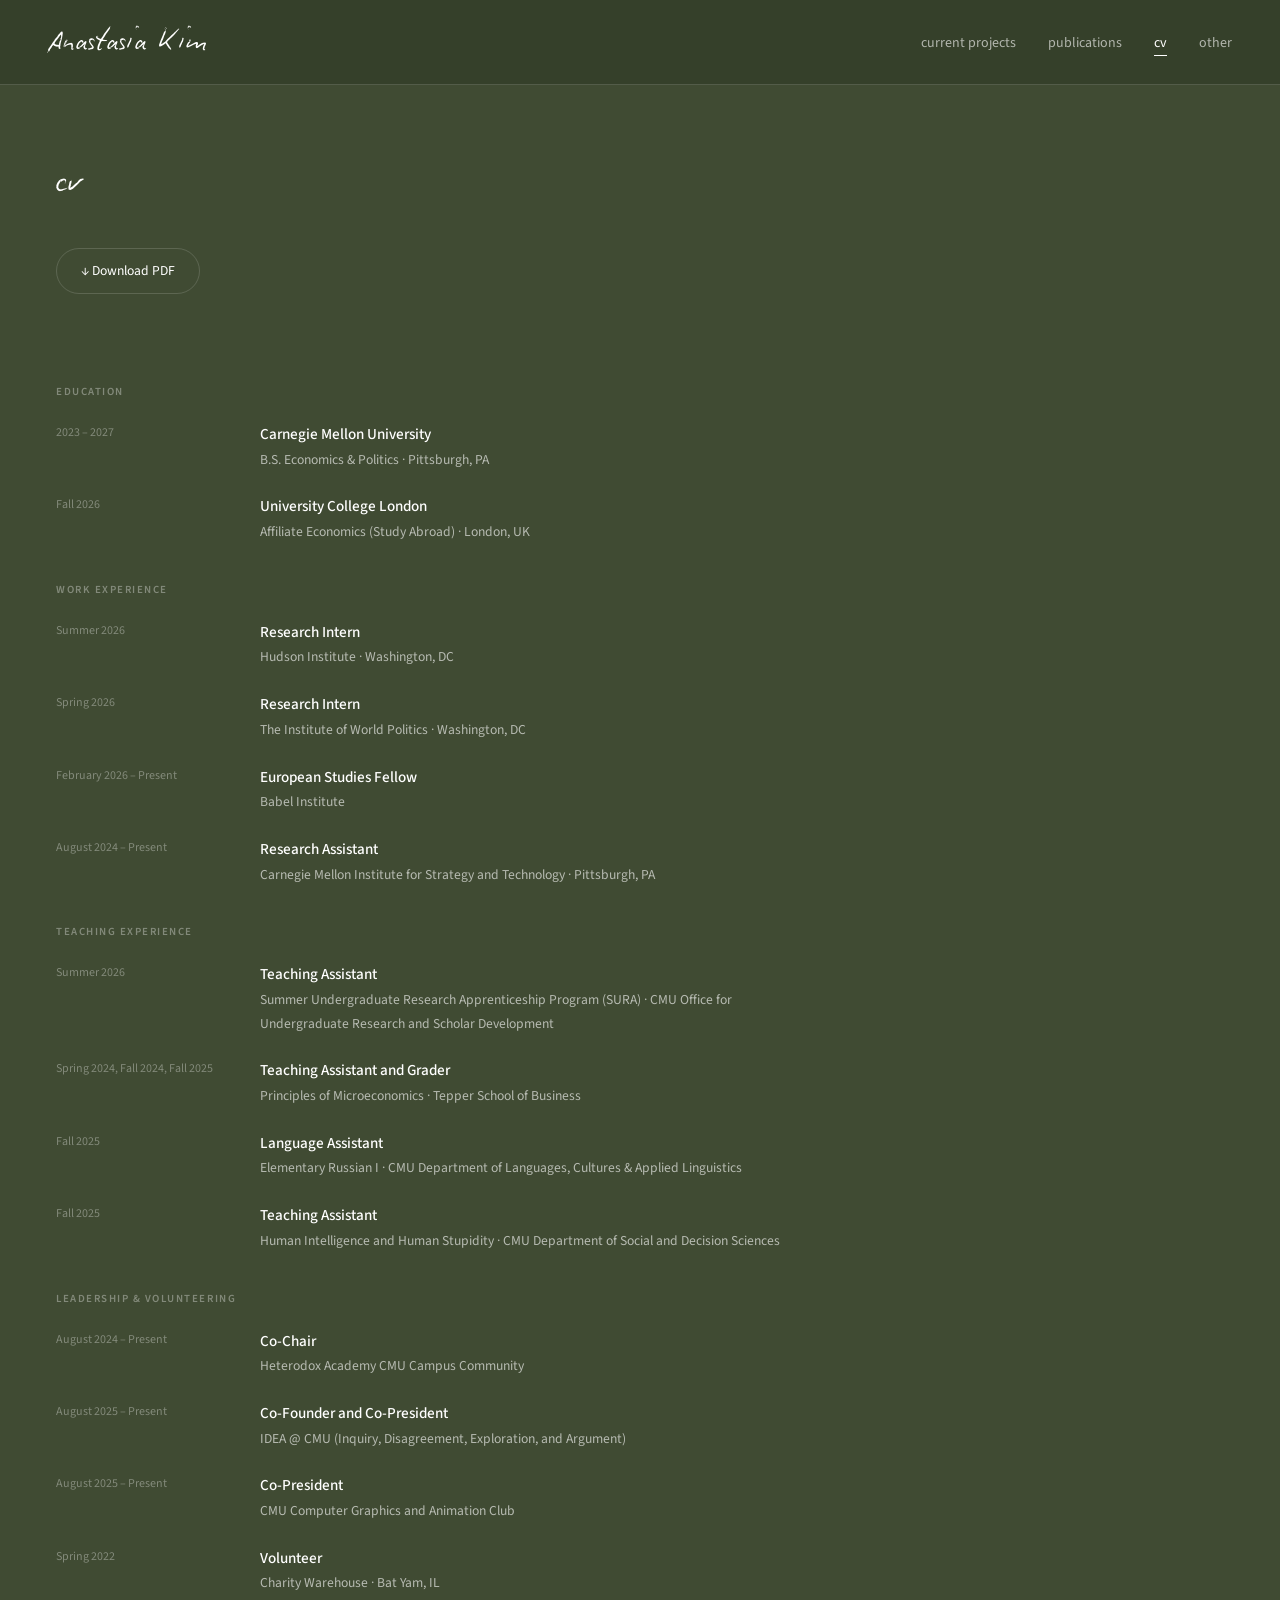
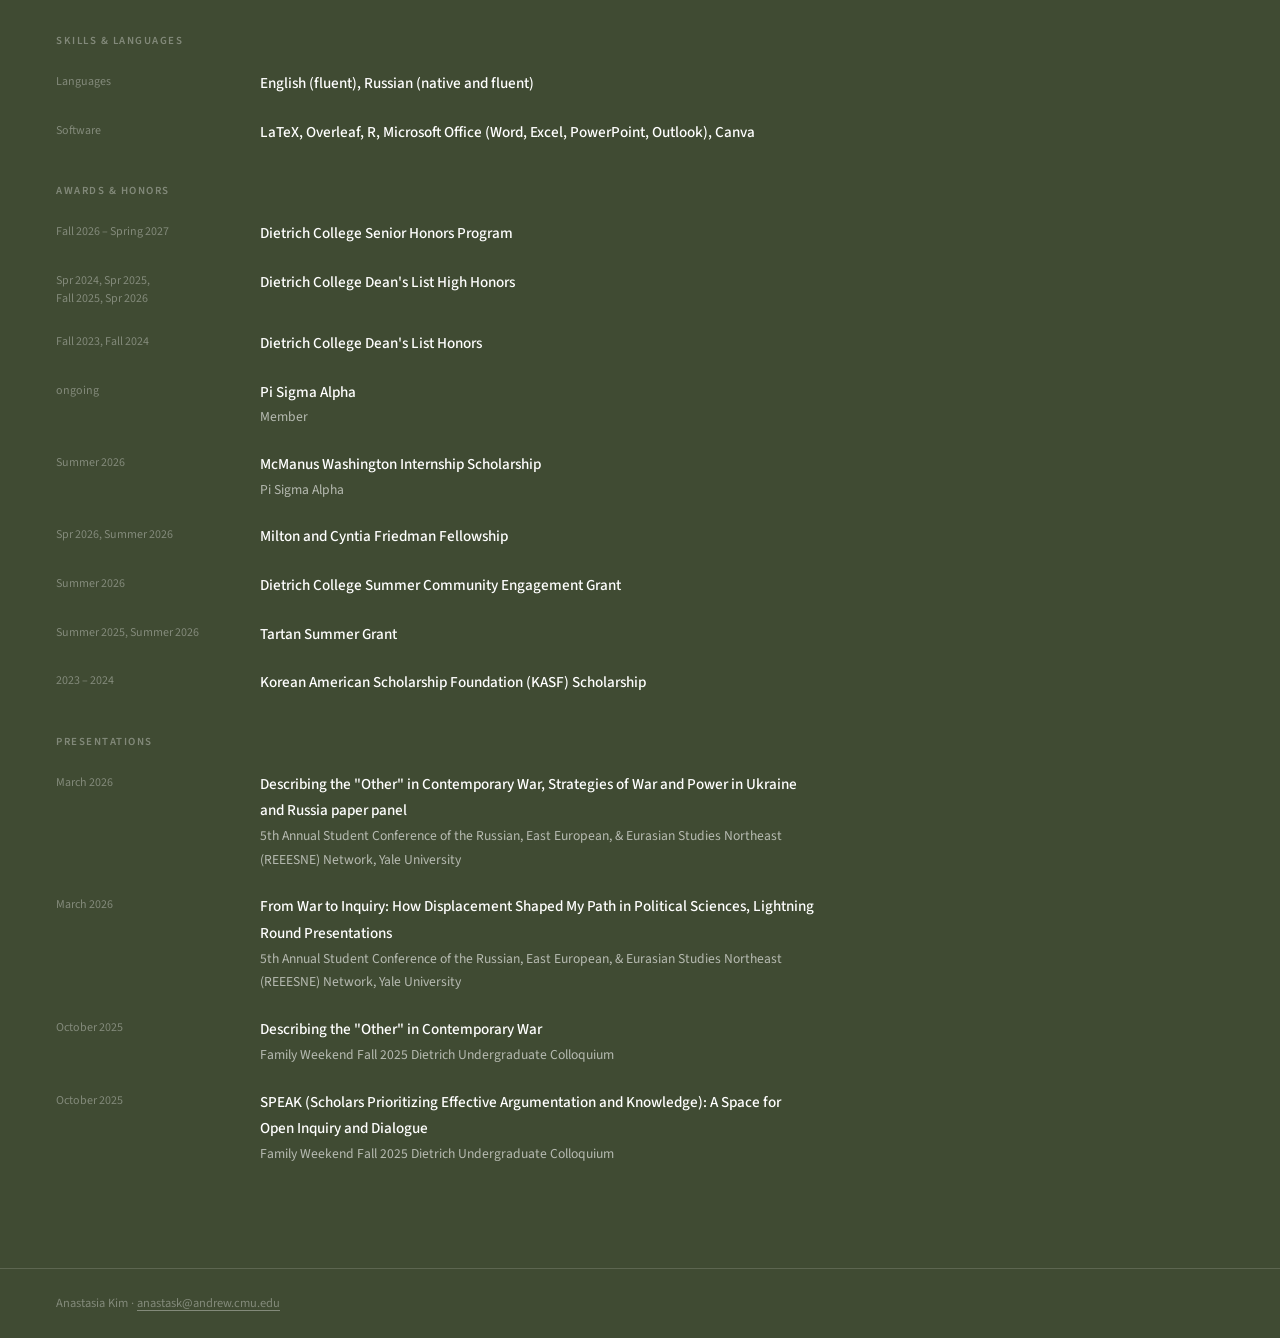
==== cv.html @ 6244e89a "Add files via upload" ====
<!DOCTYPE html>
<html lang="en">
<head>
  <meta charset="UTF-8" />
  <meta name="viewport" content="width=device-width, initial-scale=1.0" />
  <title>CV · Anastasia Kim</title>
  <link rel="stylesheet" href="style.css" />
  <link rel="icon" type="image/png" href="favicon.png" />
  <link rel="apple-touch-icon" href="favicon.png" />
  <link rel="preconnect" href="https://fonts.googleapis.com" />
  <link rel="preconnect" href="https://fonts.gstatic.com" crossorigin />
  <link href="https://fonts.googleapis.com/css2?family=Lora:ital,wght@0,400;0,500;1,400&family=Source+Sans+3:wght@300;400;500&display=swap" rel="stylesheet" />
</head>
<body>

  <nav class="nav">
    <a class="nav__name" href="index.html">Anastasia Kim</a>
    <button class="nav__toggle" id="navToggle" aria-label="Toggle menu">
      <span></span><span></span><span></span>
    </button>
    <ul class="nav__links" id="navLinks">
      <li><a href="projects.html">current projects</a></li>
      <li><a href="publications.html">publications</a></li>
      <li><a href="cv.html" class="nav__active">cv</a></li>
      <li><a href="other.html">other</a></li>
    </ul>
  </nav>

  <main class="page">
    <div class="section__inner">
      <h2 class="section__heading">cv</h2>
      <a href="#" class="cv-download">↓ Download PDF</a>

      <div class="cv-block">
        <h3>Education</h3>
        <div class="cv-item">
          <span class="cv-item__year">2023 – 2027</span>
          <div>
            <p class="cv-item__title">Carnegie Mellon University</p>
            <p class="cv-item__sub">B.S. Economics &amp; Politics · Pittsburgh, PA</p>
          </div>
        </div>
        <div class="cv-item">
          <span class="cv-item__year">Fall 2026</span>
          <div>
            <p class="cv-item__title">University College London</p>
            <p class="cv-item__sub">Affiliate Economics (Study Abroad) · London, UK</p>
          </div>
        </div>
      </div>

      <div class="cv-block">
        <h3>Work Experience</h3>
        <div class="cv-item">
          <span class="cv-item__year">Summer 2026</span>
          <div>
            <p class="cv-item__title">Research Intern</p>
            <p class="cv-item__sub">Hudson Institute · Washington, DC</p>
          </div>
        </div>
        <div class="cv-item">
          <span class="cv-item__year">Spring 2026</span>
          <div>
            <p class="cv-item__title">Research Intern</p>
            <p class="cv-item__sub">The Institute of World Politics · Washington, DC</p>
          </div>
        </div>
        <div class="cv-item">
          <span class="cv-item__year">February 2026 – Present</span>
          <div>
            <p class="cv-item__title">European Studies Fellow</p>
            <p class="cv-item__sub">Babel Institute</p>
          </div>
        </div>
        <div class="cv-item">
          <span class="cv-item__year">August 2024 – Present</span>
          <div>
            <p class="cv-item__title">Research Assistant</p>
            <p class="cv-item__sub">Carnegie Mellon Institute for Strategy and Technology · Pittsburgh, PA</p>
          </div>
        </div>
      </div>

      <div class="cv-block">
        <h3>Teaching Experience</h3>
        <div class="cv-item">
          <span class="cv-item__year">Summer 2026</span>
          <div>
            <p class="cv-item__title">Teaching Assistant</p>
            <p class="cv-item__sub">Summer Undergraduate Research Apprenticeship Program (SURA) · CMU Office for Undergraduate Research and Scholar Development</p>
          </div>
        </div>
        <div class="cv-item">
          <span class="cv-item__year">Spring 2024, Fall 2024, Fall 2025</span>
          <div>
            <p class="cv-item__title">Teaching Assistant and Grader</p>
            <p class="cv-item__sub">Principles of Microeconomics · Tepper School of Business</p>
          </div>
        </div>
        <div class="cv-item">
          <span class="cv-item__year">Fall 2025</span>
          <div>
            <p class="cv-item__title">Language Assistant</p>
            <p class="cv-item__sub">Elementary Russian I · CMU Department of Languages, Cultures &amp; Applied Linguistics</p>
          </div>
        </div>
        <div class="cv-item">
          <span class="cv-item__year">Fall 2025</span>
          <div>
            <p class="cv-item__title">Teaching Assistant</p>
            <p class="cv-item__sub">Human Intelligence and Human Stupidity · CMU Department of Social and Decision Sciences</p>
          </div>
        </div>
      </div>

      <div class="cv-block">
        <h3>Leadership &amp; Volunteering</h3>
        <div class="cv-item">
          <span class="cv-item__year">August 2024 – Present</span>
          <div>
            <p class="cv-item__title">Co-Chair</p>
            <p class="cv-item__sub">Heterodox Academy CMU Campus Community</p>
          </div>
        </div>
        <div class="cv-item">
          <span class="cv-item__year">August 2025 – Present</span>
          <div>
            <p class="cv-item__title">Co-Founder and Co-President</p>
            <p class="cv-item__sub">IDEA @ CMU (Inquiry, Disagreement, Exploration, and Argument)</p>
          </div>
        </div>
        <div class="cv-item">
          <span class="cv-item__year">August 2025 – Present</span>
          <div>
            <p class="cv-item__title">Co-President</p>
            <p class="cv-item__sub">CMU Computer Graphics and Animation Club</p>
          </div>
        </div>
        <div class="cv-item">
          <span class="cv-item__year">Spring 2022</span>
          <div>
            <p class="cv-item__title">Volunteer</p>
            <p class="cv-item__sub">Charity Warehouse · Bat Yam, IL</p>
          </div>
        </div>
      </div>

      <div class="cv-block">
        <h3>Skills &amp; Languages</h3>
        <div class="cv-item">
          <span class="cv-item__year">Languages</span>
          <div>
            <p class="cv-item__title">English (fluent), Russian (native and fluent)</p>
          </div>
        </div>
        <div class="cv-item">
          <span class="cv-item__year">Software</span>
          <div>
            <p class="cv-item__title">LaTeX, Overleaf, R, Microsoft Office (Word, Excel, PowerPoint, Outlook), Canva</p>
          </div>
        </div>
      </div>

      <div class="cv-block">
        <h3>Awards &amp; Honors</h3>
        <div class="cv-item">
          <span class="cv-item__year">Fall 2026 – Spring 2027</span>
          <div>
            <p class="cv-item__title">Dietrich College Senior Honors Program</p>
          </div>
        </div>
        <div class="cv-item">
          <span class="cv-item__year">Spr 2024, Spr 2025,<br/>Fall 2025, Spr 2026</span>
          <div>
            <p class="cv-item__title">Dietrich College Dean's List High Honors</p>
          </div>
        </div>
        <div class="cv-item">
          <span class="cv-item__year">Fall 2023, Fall 2024</span>
          <div>
            <p class="cv-item__title">Dietrich College Dean's List Honors</p>
          </div>
        </div>
        <div class="cv-item">
          <span class="cv-item__year">ongoing</span>
          <div>
            <p class="cv-item__title">Pi Sigma Alpha</p>
            <p class="cv-item__sub">Member</p>
          </div>
        </div>
        <div class="cv-item">
          <span class="cv-item__year">Summer 2026</span>
          <div>
            <p class="cv-item__title">McManus Washington Internship Scholarship</p>
            <p class="cv-item__sub">Pi Sigma Alpha</p>
          </div>
        </div>
        <div class="cv-item">
          <span class="cv-item__year">Spr 2026, Summer 2026</span>
          <div>
            <p class="cv-item__title">Milton and Cyntia Friedman Fellowship</p>
          </div>
        </div>
        <div class="cv-item">
          <span class="cv-item__year">Summer 2026</span>
          <div>
            <p class="cv-item__title">Dietrich College Summer Community Engagement Grant</p>
          </div>
        </div>
        <div class="cv-item">
          <span class="cv-item__year">Summer 2025, Summer 2026</span>
          <div>
            <p class="cv-item__title">Tartan Summer Grant</p>
          </div>
        </div>
        <div class="cv-item">
          <span class="cv-item__year">2023 – 2024</span>
          <div>
            <p class="cv-item__title">Korean American Scholarship Foundation (KASF) Scholarship</p>
          </div>
        </div>
      </div>

      <div class="cv-block">
        <h3>Presentations</h3>
        <div class="cv-item">
          <span class="cv-item__year">March 2026</span>
          <div>
            <p class="cv-item__title">Describing the "Other" in Contemporary War, Strategies of War and Power in Ukraine and Russia paper panel</p>
            <p class="cv-item__sub">5th Annual Student Conference of the Russian, East European, &amp; Eurasian Studies Northeast (REEESNE) Network, Yale University</p>
          </div>
        </div>
        <div class="cv-item">
          <span class="cv-item__year">March 2026</span>
          <div>
            <p class="cv-item__title">From War to Inquiry: How Displacement Shaped My Path in Political Sciences, Lightning Round Presentations</p>
            <p class="cv-item__sub">5th Annual Student Conference of the Russian, East European, &amp; Eurasian Studies Northeast (REEESNE) Network, Yale University</p>
          </div>
        </div>
        <div class="cv-item">
          <span class="cv-item__year">October 2025</span>
          <div>
            <p class="cv-item__title">Describing the "Other" in Contemporary War</p>
            <p class="cv-item__sub">Family Weekend Fall 2025 Dietrich Undergraduate Colloquium</p>
          </div>
        </div>
        <div class="cv-item">
          <span class="cv-item__year">October 2025</span>
          <div>
            <p class="cv-item__title">SPEAK (Scholars Prioritizing Effective Argumentation and Knowledge): A Space for Open Inquiry and Dialogue</p>
            <p class="cv-item__sub">Family Weekend Fall 2025 Dietrich Undergraduate Colloquium</p>
          </div>
        </div>
      </div>

    </div>
  </main>

  <footer class="footer">
    <p>Anastasia Kim · <a href="mailto:anastask@andrew.cmu.edu">anastask@andrew.cmu.edu</a></p>
  </footer>

  <script src="script.js"></script>
</body>
</html>
---- style.css ----
/* ============================================================
   FONT
   ============================================================ */
@font-face {
  font-family: 'BiroScript';
  src: url('Biro_Script_reduced.otf') format('opentype'),
       url('Biro_Script_reduced.ttf') format('truetype');
  font-weight: normal;
  font-style: normal;
}

/* ============================================================
   RESET & BASE
   ============================================================ */
*, *::before, *::after { box-sizing: border-box; margin: 0; padding: 0; }

:root {
  --bg:           #404B33;
  --bg-light:     #4a5a3a;
  --bg-dark:      #353f2a;
  --text:         #ffffff;
  --text-muted:   rgba(255,255,255,0.62);
  --text-faint:   rgba(255,255,255,0.35);
  --border:       rgba(255,255,255,0.15);
  --font-hand:    'BiroScript', cursive;
  --font-body:    'Source Sans 3', sans-serif;
  --font-serif:   'Lora', serif;
  --radius:       6px;
  --transition:   0.22s ease;
}

html { scroll-behavior: smooth; }

body {
  font-family: var(--font-body);
  background-color: var(--bg);
  color: var(--text);
  line-height: 1.75;
  overflow-x: hidden;
  min-height: 100vh;
}

a { color: var(--text); text-decoration: underline; text-underline-offset: 3px; }
a:hover { opacity: 0.75; }
ul { list-style: none; }
img { display: block; max-width: 100%; }

/* ============================================================
   NAV
   ============================================================ */
.nav {
  position: sticky;
  top: 0;
  z-index: 100;
  display: flex;
  align-items: center;
  padding: 14px 48px;
  background-color: rgba(53, 63, 42, 0.92);
  backdrop-filter: blur(10px);
  border-bottom: 1px solid var(--border);
}

.nav__name {
  font-family: var(--font-hand);
  font-size: 2rem;
  color: var(--text);
  text-decoration: none;
  white-space: nowrap;
  flex-shrink: 0;
  letter-spacing: 0.01em;
}
.nav__name:hover { opacity: 0.8; }

.nav__links {
  display: flex;
  gap: 32px;
  margin-left: auto;
}

.nav__links a {
  font-family: var(--font-body);
  font-size: 0.875rem;
  font-weight: 400;
  color: var(--text-muted);
  text-decoration: none;
  transition: color var(--transition);
  position: relative;
}
.nav__links a::after {
  content: '';
  position: absolute;
  bottom: -3px; left: 0;
  width: 0; height: 1px;
  background: var(--text);
  transition: width var(--transition);
}
.nav__links a:hover,
.nav__active { color: var(--text) !important; }
.nav__links a:hover::after,
.nav__active::after { width: 100% !important; }

.nav__toggle {
  display: none;
  flex-direction: column;
  gap: 5px;
  background: none;
  border: none;
  cursor: pointer;
  padding: 4px;
  margin-left: auto;
}
.nav__toggle span {
  display: block;
  width: 22px; height: 1.5px;
  background: var(--text);
  border-radius: 2px;
}

/* ============================================================
   HOME
   ============================================================ */
.home {
  display: grid;
  grid-template-columns: 260px 1fr;
  gap: 32px;
  padding: 64px 56px 80px;
  min-height: calc(100vh - 60px);
  align-items: start;
}

.home__left {
  display: flex;
  flex-direction: column;
  gap: 24px;
}

/* Post-it drawing */
.postit {
  background: #f7e96b;
  padding: 14px 14px 28px 14px;
  box-shadow: 3px 4px 12px rgba(0,0,0,0.35), 1px 1px 3px rgba(0,0,0,0.15);
  width: fit-content;
  transform: rotate(-1.5deg);
  transition: transform 0.2s ease;
}
.postit:hover { transform: rotate(0deg) scale(1.02); }

.postit__img {
  display: block;
  width: 200px;
  /* keep the white background of the sketch, mix-blend makes lines visible on yellow */
  mix-blend-mode: multiply;
}

/* Bio */
.bio__title {
  font-size: 0.95rem;
  color: var(--text);
  line-height: 1.5;
}
.bio__major {
  font-size: 0.85rem;
  color: var(--text-muted);
  margin-top: 2px;
}

/* Meta */
.meta { display: flex; flex-direction: column; gap: 10px; }
.meta__item {
  display: flex;
  align-items: center;
  gap: 8px;
  font-size: 0.875rem;
  color: var(--text-muted);
}
.meta__item a { color: var(--text-muted); }
.meta__item a:hover { color: var(--text); }
.meta__icon { width: 16px; height: 16px; flex-shrink: 0; }

/* Right */
.home__right {
  display: flex;
  flex-direction: column;
  gap: 40px;
}

.welcome__heading {
  font-family: var(--font-hand);
  font-size: clamp(2.4rem, 5vw, 3.5rem);
  font-weight: normal;
  line-height: 1.2;
  color: var(--text);
  margin-bottom: 20px;
}

.welcome__text {
  font-size: 1rem;
  color: var(--text-muted);
  margin-bottom: 14px;
  max-width: 520px;
}

/* Featured image */
.featured-image__placeholder {
  width: 100%;
  max-width: 520px;
  height: 260px;
  border-radius: var(--radius);
  border: 1px dashed var(--border);
  display: flex;
  align-items: center;
  justify-content: center;
}
.featured-image__placeholder span {
  font-size: 0.85rem;
  color: var(--text-faint);
}

/* ============================================================
   INNER PAGES
   ============================================================ */
.page {
  padding: 64px 56px 80px;
  min-height: calc(100vh - 60px);
}

.section__inner { max-width: 760px; }

.section__heading {
  font-family: var(--font-hand);
  font-size: 2.4rem;
  font-weight: normal;
  color: var(--text);
  margin-bottom: 32px;
  letter-spacing: 0.01em;
}

.section__sub {
  color: var(--text-muted);
  margin-bottom: 28px;
  font-size: 0.95rem;
}

/* ============================================================
   PROJECTS — plain text
   ============================================================ */
.project-item {
  margin-bottom: 40px;
  padding-bottom: 40px;
  border-bottom: 1px solid var(--border);
}
.project-item:last-child { border-bottom: none; }

.project-item__title {
  font-size: 1.1rem;
  font-weight: 500;
  color: var(--text);
  margin-bottom: 8px;
}

.project-item__body {
  font-size: 0.95rem;
  color: var(--text-muted);
  max-width: 600px;
}

.project-item__tag {
  display: inline-block;
  font-size: 0.68rem;
  font-weight: 600;
  letter-spacing: 0.1em;
  text-transform: uppercase;
  color: var(--text-faint);
  margin-top: 10px;
}

/* ============================================================
   PUBLICATIONS
   ============================================================ */
.pub-list { display: flex; flex-direction: column; gap: 28px; }
.pub-item { display: flex; gap: 24px; align-items: flex-start; }
.pub-item__year {
  font-size: 0.82rem;
  color: var(--text-faint);
  min-width: 44px;
  padding-top: 3px;
  font-weight: 500;
}
.pub-item__title {
  font-family: var(--font-serif);
  font-style: italic;
  font-size: 1rem;
  color: var(--text);
  margin-bottom: 4px;
}
.pub-item__details {
  font-size: 0.85rem;
  color: var(--text-muted);
}
.pub-item__details a { color: var(--text-muted); }

/* ============================================================
   CV
   ============================================================ */
.cv-download {
  display: inline-flex;
  align-items: center;
  gap: 8px;
  padding: 10px 24px;
  border-radius: 100px;
  border: 1px solid var(--border);
  font-family: var(--font-body);
  font-size: 0.85rem;
  color: var(--text);
  text-decoration: none;
  transition: background var(--transition), border-color var(--transition);
  margin-bottom: 52px;
}
.cv-download:hover {
  background: rgba(255,255,255,0.1);
  border-color: rgba(255,255,255,0.35);
  opacity: 1;
}

.cv-block { margin-top: 36px; }
.cv-block h3 {
  font-size: 0.68rem;
  text-transform: uppercase;
  letter-spacing: 0.14em;
  color: var(--text-faint);
  margin-bottom: 20px;
  font-weight: 600;
}
.cv-item {
  display: flex;
  gap: 24px;
  align-items: flex-start;
  margin-bottom: 22px;
}
.cv-item__year {
  font-size: 0.75rem;
  color: var(--text-faint);
  min-width: 180px;
  max-width: 180px;
  padding-top: 3px;
  line-height: 1.5;
  flex-shrink: 0;
}
.cv-item__title {
  font-size: 0.95rem;
  font-weight: 500;
  color: var(--text);
}
.cv-item__sub {
  font-size: 0.85rem;
  color: var(--text-muted);
}

/* ============================================================
   OTHER — section nav + flip cards + bakeries
   ============================================================ */
.other-nav {
  display: flex;
  gap: 24px;
  margin-bottom: 56px;
  border-bottom: 1px solid var(--border);
  padding-bottom: 16px;
}
.other-nav a {
  font-size: 0.82rem;
  font-weight: 500;
  letter-spacing: 0.06em;
  color: var(--text-muted);
  text-decoration: none;
  transition: color var(--transition);
}
.other-nav a:hover { color: var(--text); opacity: 1; }

.other-section { margin-bottom: 72px; }
.other-section__title {
  font-size: 0.68rem;
  font-weight: 600;
  text-transform: uppercase;
  letter-spacing: 0.14em;
  color: var(--text-faint);
  margin-bottom: 28px;
}

/* Flip cards */
.flip-grid {
  display: grid;
  grid-template-columns: repeat(2, 1fr);
  gap: 16px;
}

.flip-card {
  height: 280px;
  cursor: pointer;
  perspective: 1000px;
}

.flip-card__inner {
  position: relative;
  width: 100%;
  height: 100%;
  transition: transform 0.55s cubic-bezier(0.4,0,0.2,1);
  transform-style: preserve-3d;
}

.flip-card.flipped .flip-card__inner {
  transform: rotateY(180deg);
}

.flip-card__front,
.flip-card__back {
  position: absolute;
  inset: 0;
  border-radius: var(--radius);
  backface-visibility: hidden;
  overflow: hidden;
}

.flip-card__front {
  background: var(--bg-light);
  border: 1px solid var(--border);
}
.flip-card__front img {
  width: 100%;
  height: 100%;
  object-fit: cover;
  opacity: 0.85;
}
.flip-card__front-placeholder {
  width: 100%;
  height: 100%;
  display: flex;
  align-items: center;
  justify-content: center;
  font-size: 0.78rem;
  color: var(--text-faint);
}

.flip-card__back {
  background: var(--bg-dark);
  border: 1px solid var(--border);
  transform: rotateY(180deg);
  padding: 20px;
  display: flex;
  flex-direction: column;
  justify-content: center;
  gap: 10px;
}
.flip-card__back-title {
  font-size: 0.9rem;
  font-weight: 600;
  color: var(--text);
}
.flip-card__back-text {
  font-size: 0.8rem;
  color: var(--text-muted);
  line-height: 1.5;
}
.flip-card__back a {
  font-size: 0.78rem;
  color: var(--text-muted);
  margin-top: auto;
}

/* Bakeries list */
.bakery-list {
  display: flex;
  flex-direction: column;
  gap: 16px;
}
.bakery-item {
  display: flex;
  align-items: baseline;
  gap: 16px;
  padding-bottom: 16px;
  border-bottom: 1px solid var(--border);
}
.bakery-item:last-child { border-bottom: none; }
.bakery-item__name {
  font-size: 0.95rem;
  color: var(--text);
  font-weight: 500;
}
.bakery-item__city {
  font-size: 0.8rem;
  color: var(--text-faint);
}
.bakery-item__link {
  margin-left: auto;
  font-size: 0.78rem;
  color: var(--text-faint);
  text-decoration: none;
  white-space: nowrap;
}
.bakery-item__link:hover { color: var(--text); opacity: 1; }

/* ============================================================
   FOOTER
   ============================================================ */
.footer {
  padding: 24px 56px;
  border-top: 1px solid var(--border);
  font-size: 0.78rem;
  color: var(--text-faint);
}
.footer a { color: var(--text-faint); }
.footer a:hover { color: var(--text); opacity: 1; }

/* ============================================================
   RESPONSIVE
   ============================================================ */
@media (max-width: 760px) {
  .home {
    grid-template-columns: 1fr;
    padding: 40px 24px 60px;
    gap: 36px;
  }
  .page  { padding: 40px 24px 60px; }
  .nav   { padding: 12px 24px; }
  .footer { padding: 20px 24px; }

  .nav__links {
    display: none;
    flex-direction: column;
    position: absolute;
    top: 100%; left: 0; right: 0;
    background: var(--bg-dark);
    border-bottom: 1px solid var(--border);
    padding: 16px 24px;
    gap: 14px;
  }
  .nav__links.open { display: flex; }
  .nav__toggle { display: flex; }

  .flip-grid { grid-template-columns: repeat(2, 1fr); }
}
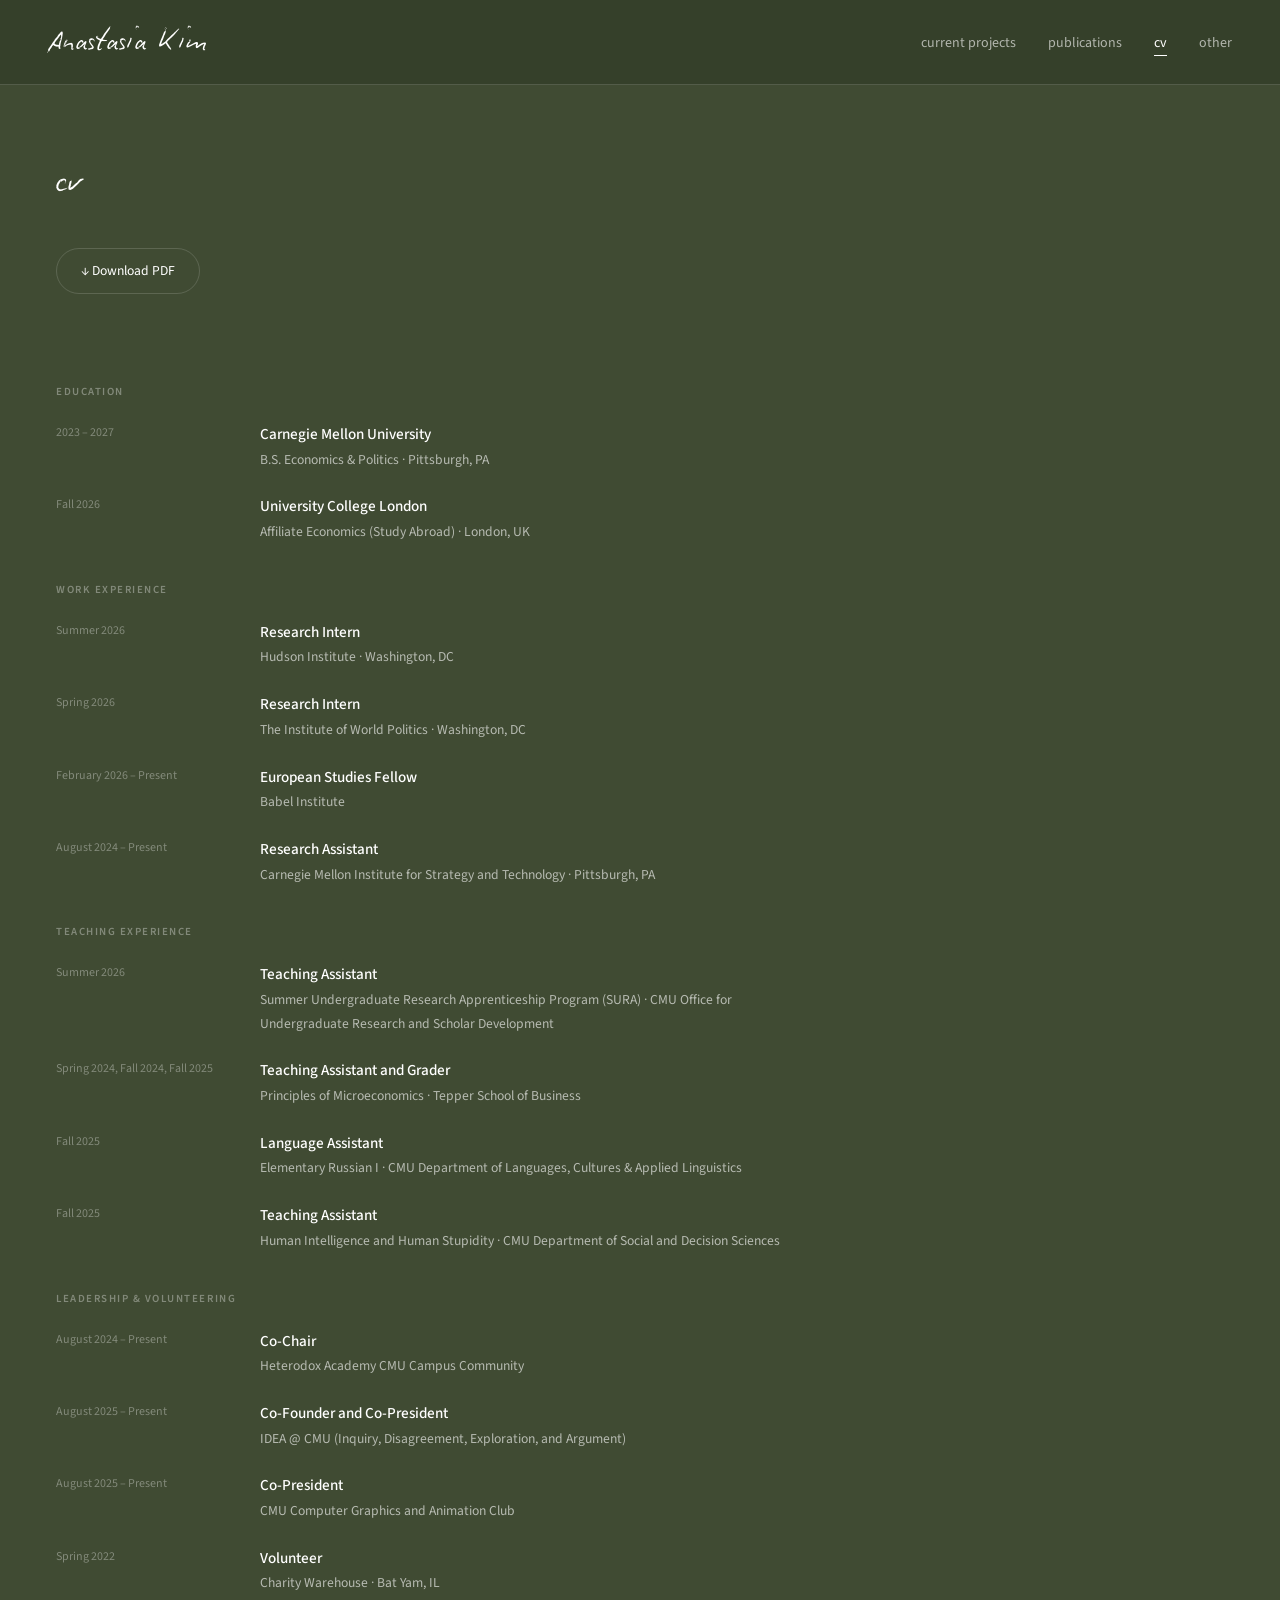
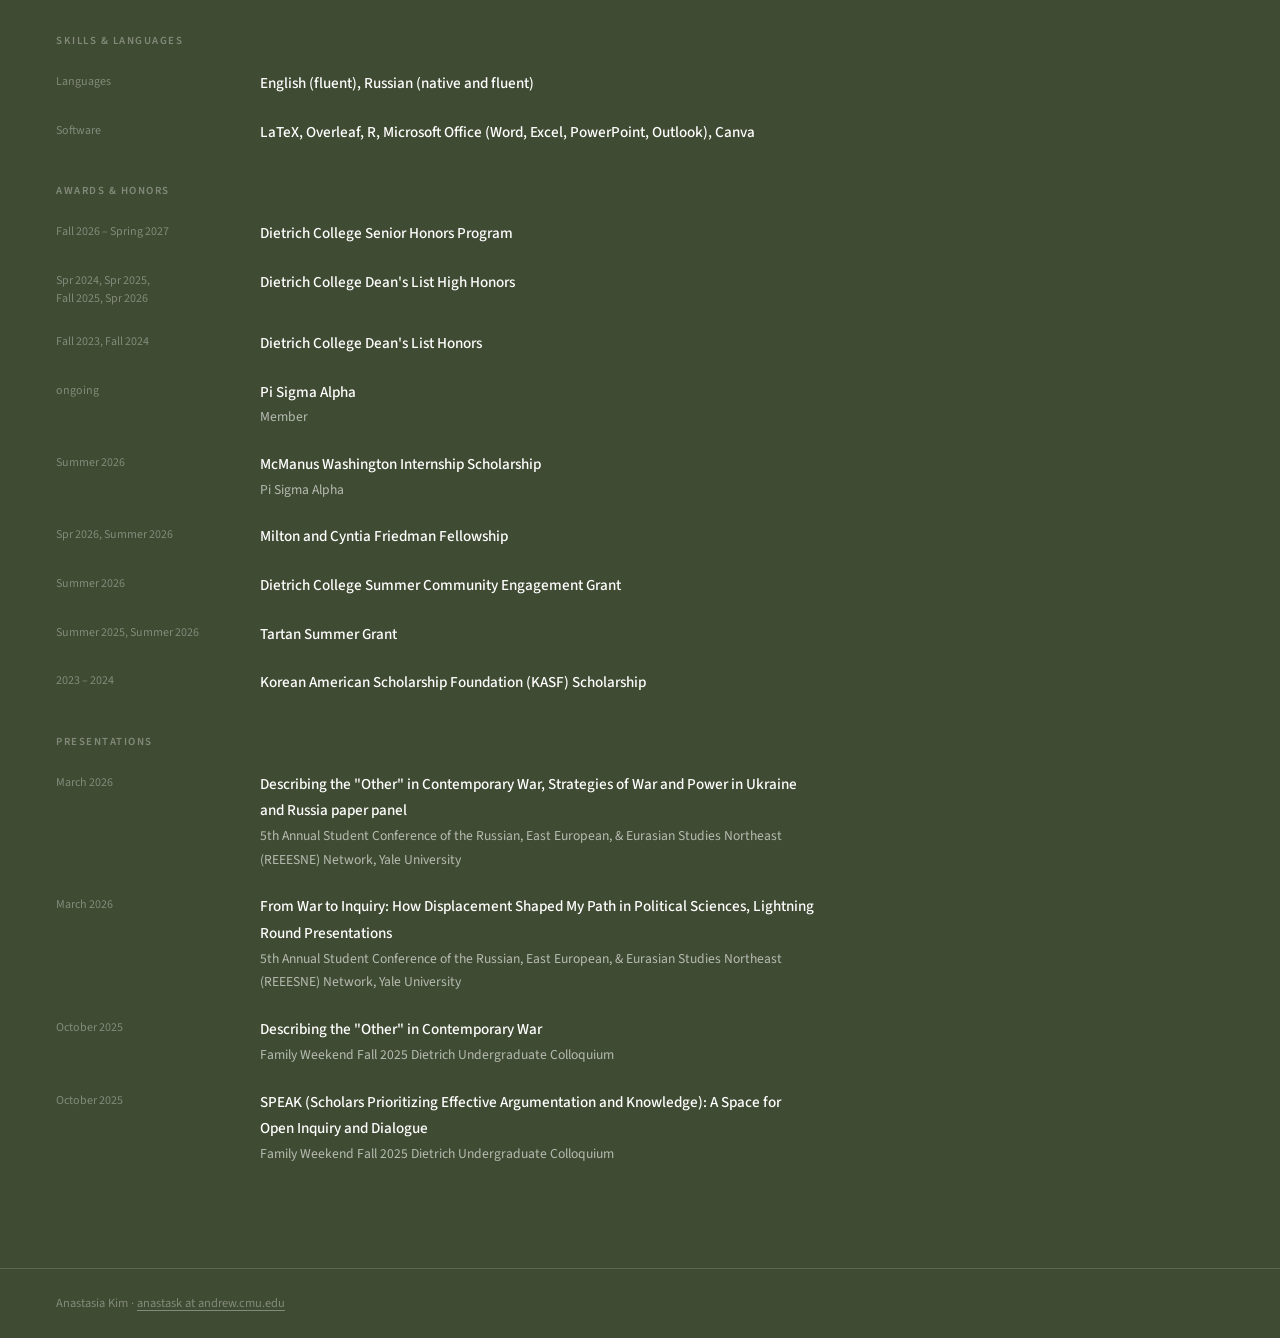
==== commit 1ad44234: "Add files via upload" ====
--- a/cv.html
+++ b/cv.html
@@ -12,7 +12,6 @@
   <link href="https://fonts.googleapis.com/css2?family=Lora:ital,wght@0,400;0,500;1,400&family=Source+Sans+3:wght@300;400;500&display=swap" rel="stylesheet" />
 </head>
 <body>
-
   <nav class="nav">
     <a class="nav__name" href="index.html">Anastasia Kim</a>
     <button class="nav__toggle" id="navToggle" aria-label="Toggle menu">
@@ -25,12 +24,10 @@
       <li><a href="other.html">other</a></li>
     </ul>
   </nav>
-
   <main class="page">
     <div class="section__inner">
       <h2 class="section__heading">cv</h2>
       <a href="#" class="cv-download">↓ Download PDF</a>
-
       <div class="cv-block">
         <h3>Education</h3>
         <div class="cv-item">
@@ -48,7 +45,6 @@
           </div>
         </div>
       </div>
-
       <div class="cv-block">
         <h3>Work Experience</h3>
         <div class="cv-item">
@@ -80,7 +76,6 @@
           </div>
         </div>
       </div>
-
       <div class="cv-block">
         <h3>Teaching Experience</h3>
         <div class="cv-item">
@@ -112,7 +107,6 @@
           </div>
         </div>
       </div>
-
       <div class="cv-block">
         <h3>Leadership &amp; Volunteering</h3>
         <div class="cv-item">
@@ -144,7 +138,6 @@
           </div>
         </div>
       </div>
-
       <div class="cv-block">
         <h3>Skills &amp; Languages</h3>
         <div class="cv-item">
@@ -160,7 +153,6 @@
           </div>
         </div>
       </div>
-
       <div class="cv-block">
         <h3>Awards &amp; Honors</h3>
         <div class="cv-item">
@@ -220,7 +212,6 @@
           </div>
         </div>
       </div>
-
       <div class="cv-block">
         <h3>Presentations</h3>
         <div class="cv-item">
@@ -252,14 +243,11 @@
           </div>
         </div>
       </div>
-
     </div>
   </main>
-
   <footer class="footer">
-    <p>Anastasia Kim · <a href="mailto:anastask@andrew.cmu.edu">anastask@andrew.cmu.edu</a></p>
+    <p>Anastasia Kim · <a href="mailto:anastask@andrew.cmu.edu">anastask at andrew.cmu.edu</a></p>
   </footer>
-
   <script src="script.js"></script>
 </body>
 </html>
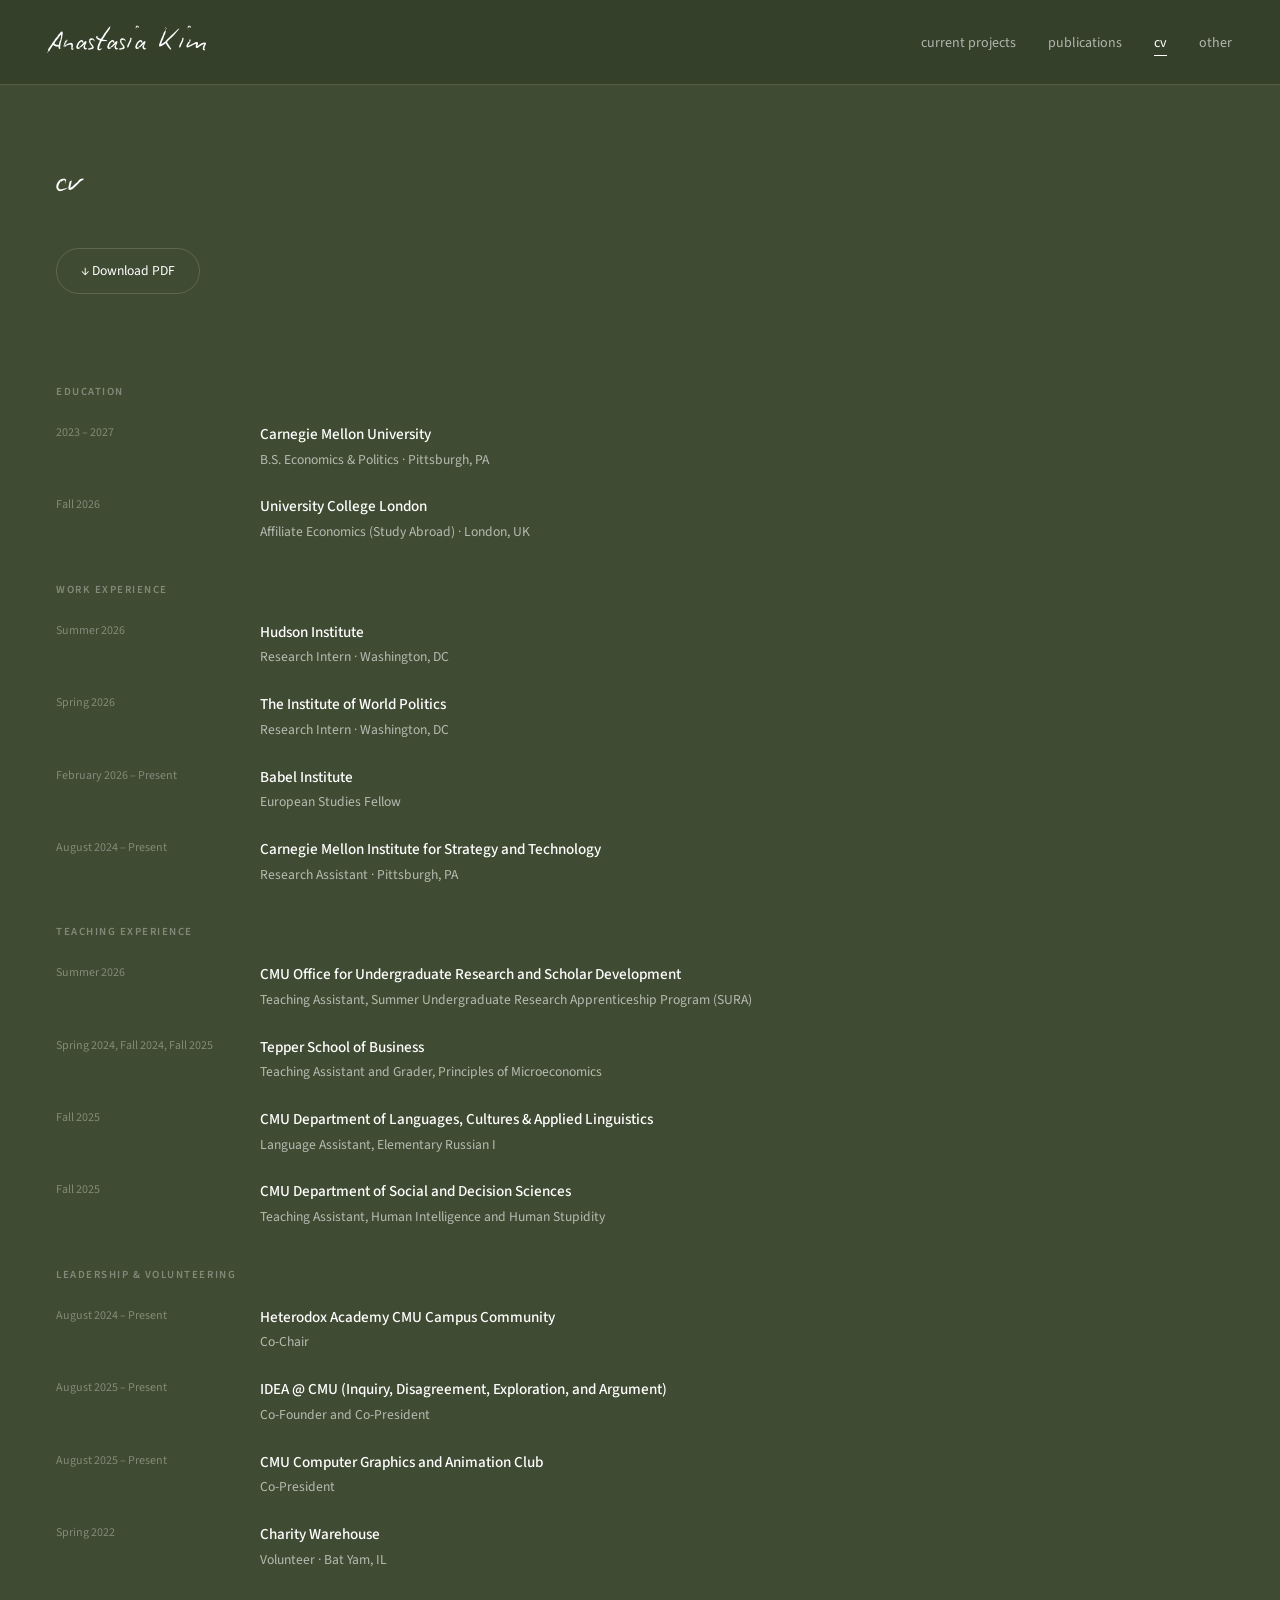
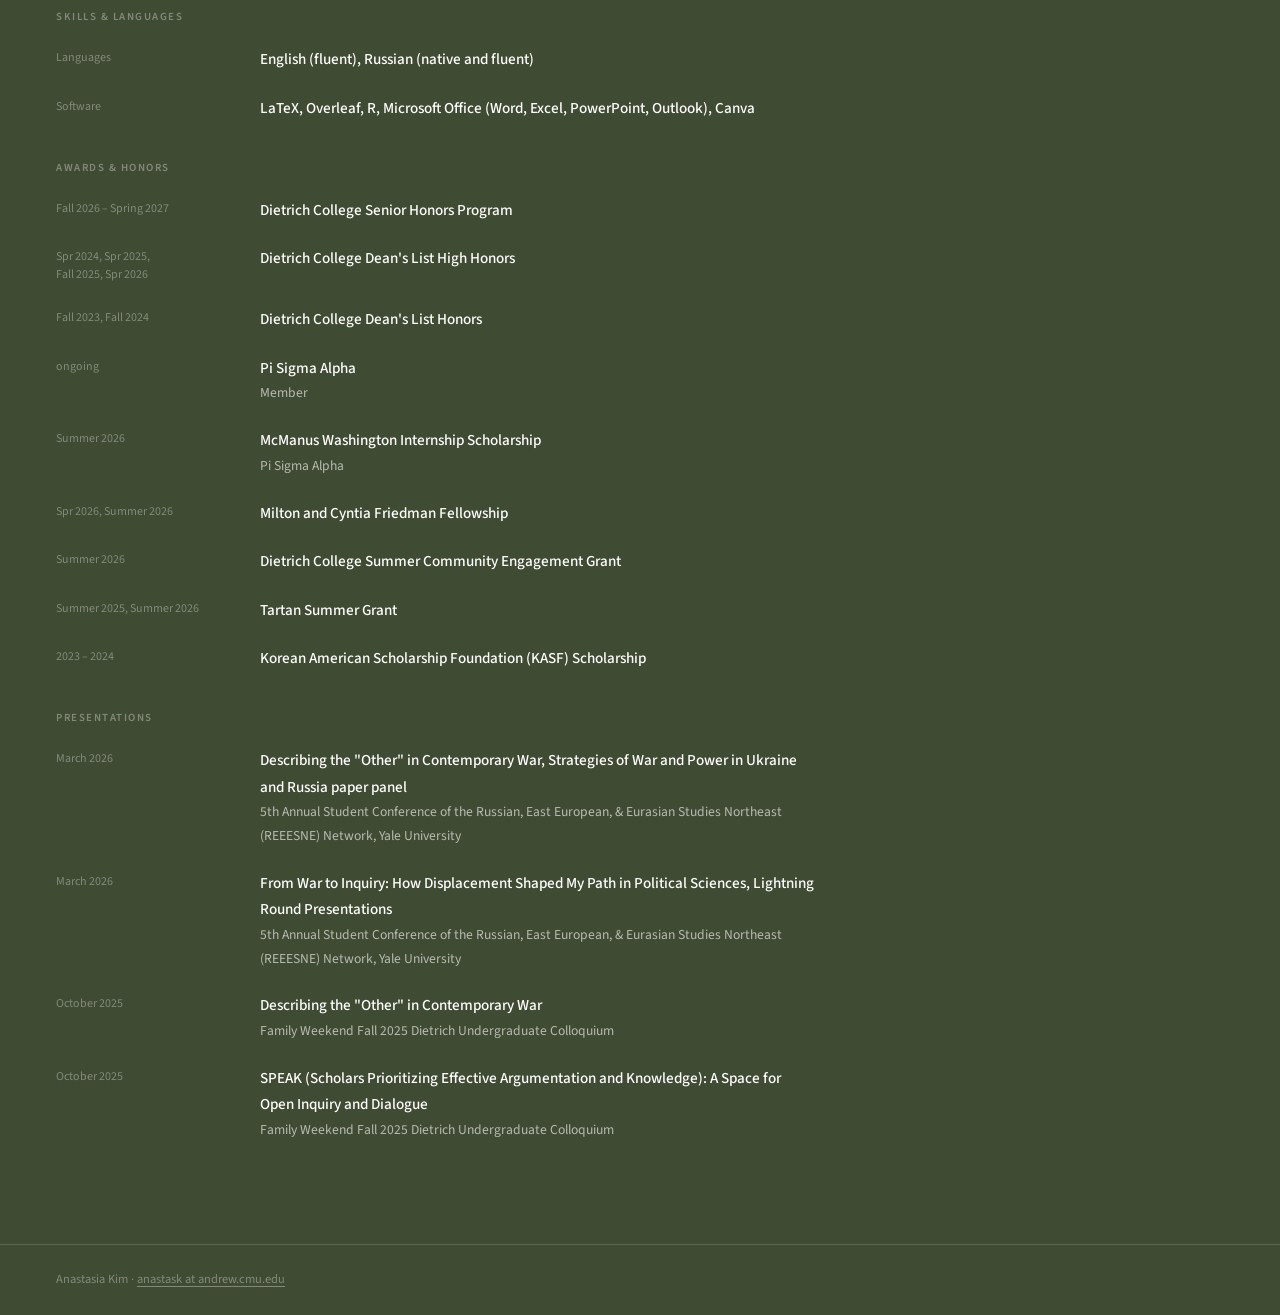
==== commit 89618e4f: "Update cv.html" ====
--- a/cv.html
+++ b/cv.html
@@ -50,29 +50,29 @@
         <div class="cv-item">
           <span class="cv-item__year">Summer 2026</span>
           <div>
-            <p class="cv-item__title">Research Intern</p>
-            <p class="cv-item__sub">Hudson Institute · Washington, DC</p>
+            <p class="cv-item__title">Hudson Institute</p>
+            <p class="cv-item__sub">Research Intern · Washington, DC</p>
           </div>
         </div>
         <div class="cv-item">
           <span class="cv-item__year">Spring 2026</span>
           <div>
-            <p class="cv-item__title">Research Intern</p>
-            <p class="cv-item__sub">The Institute of World Politics · Washington, DC</p>
+            <p class="cv-item__title">The Institute of World Politics</p>
+            <p class="cv-item__sub">Research Intern · Washington, DC</p>
           </div>
         </div>
         <div class="cv-item">
           <span class="cv-item__year">February 2026 – Present</span>
           <div>
-            <p class="cv-item__title">European Studies Fellow</p>
-            <p class="cv-item__sub">Babel Institute</p>
+            <p class="cv-item__title">Babel Institute</p>
+            <p class="cv-item__sub">European Studies Fellow</p>
           </div>
         </div>
         <div class="cv-item">
           <span class="cv-item__year">August 2024 – Present</span>
           <div>
-            <p class="cv-item__title">Research Assistant</p>
-            <p class="cv-item__sub">Carnegie Mellon Institute for Strategy and Technology · Pittsburgh, PA</p>
+            <p class="cv-item__title">Carnegie Mellon Institute for Strategy and Technology </p>
+            <p class="cv-item__sub">Research Assistant · Pittsburgh, PA </p>
           </div>
         </div>
       </div>
@@ -81,29 +81,29 @@
         <div class="cv-item">
           <span class="cv-item__year">Summer 2026</span>
           <div>
-            <p class="cv-item__title">Teaching Assistant</p>
-            <p class="cv-item__sub">Summer Undergraduate Research Apprenticeship Program (SURA) · CMU Office for Undergraduate Research and Scholar Development</p>
+            <p class="cv-item__title">CMU Office for Undergraduate Research and Scholar Development </p>
+            <p class="cv-item__sub">Teaching Assistant, Summer Undergraduate Research Apprenticeship Program (SURA) </p>
           </div>
         </div>
         <div class="cv-item">
           <span class="cv-item__year">Spring 2024, Fall 2024, Fall 2025</span>
           <div>
-            <p class="cv-item__title">Teaching Assistant and Grader</p>
-            <p class="cv-item__sub">Principles of Microeconomics · Tepper School of Business</p>
+            <p class="cv-item__title">Tepper School of Business </p>
+            <p class="cv-item__sub">Teaching Assistant and Grader, Principles of Microeconomics </p>
           </div>
         </div>
         <div class="cv-item">
           <span class="cv-item__year">Fall 2025</span>
           <div>
-            <p class="cv-item__title">Language Assistant</p>
-            <p class="cv-item__sub">Elementary Russian I · CMU Department of Languages, Cultures &amp; Applied Linguistics</p>
+            <p class="cv-item__title">CMU Department of Languages, Cultures &amp; Applied Linguistics </p>
+            <p class="cv-item__sub">Language Assistant, Elementary Russian I </p>
           </div>
         </div>
         <div class="cv-item">
           <span class="cv-item__year">Fall 2025</span>
           <div>
-            <p class="cv-item__title">Teaching Assistant</p>
-            <p class="cv-item__sub">Human Intelligence and Human Stupidity · CMU Department of Social and Decision Sciences</p>
+            <p class="cv-item__title">CMU Department of Social and Decision Sciences </p>
+            <p class="cv-item__sub">Teaching Assistant, Human Intelligence and Human Stupidity </p>
           </div>
         </div>
       </div>
@@ -112,29 +112,29 @@
         <div class="cv-item">
           <span class="cv-item__year">August 2024 – Present</span>
           <div>
-            <p class="cv-item__title">Co-Chair</p>
-            <p class="cv-item__sub">Heterodox Academy CMU Campus Community</p>
+            <p class="cv-item__title">Heterodox Academy CMU Campus Community </p>
+            <p class="cv-item__sub">Co-Chair </p>
           </div>
         </div>
         <div class="cv-item">
           <span class="cv-item__year">August 2025 – Present</span>
           <div>
-            <p class="cv-item__title">Co-Founder and Co-President</p>
-            <p class="cv-item__sub">IDEA @ CMU (Inquiry, Disagreement, Exploration, and Argument)</p>
+            <p class="cv-item__title">IDEA @ CMU (Inquiry, Disagreement, Exploration, and Argument) </p>
+            <p class="cv-item__sub">Co-Founder and Co-President </p>
           </div>
         </div>
         <div class="cv-item">
           <span class="cv-item__year">August 2025 – Present</span>
           <div>
-            <p class="cv-item__title">Co-President</p>
-            <p class="cv-item__sub">CMU Computer Graphics and Animation Club</p>
+            <p class="cv-item__title">CMU Computer Graphics and Animation Club </p>
+            <p class="cv-item__sub">Co-President </p>
           </div>
         </div>
         <div class="cv-item">
           <span class="cv-item__year">Spring 2022</span>
           <div>
-            <p class="cv-item__title">Volunteer</p>
-            <p class="cv-item__sub">Charity Warehouse · Bat Yam, IL</p>
+            <p class="cv-item__title">Charity Warehouse</p>
+            <p class="cv-item__sub">Volunteer · Bat Yam, IL</p>
           </div>
         </div>
       </div>
--- a/style.css
+++ b/style.css
@@ -181,8 +181,11 @@
 .home__right {
   display: flex;
   flex-direction: column;
+  align-items: center;
   gap: 40px;
-}
+  text-align: center;
+}
+
 
 .welcome__heading {
   font-family: var(--font-hand);
@@ -198,6 +201,8 @@
   color: var(--text-muted);
   margin-bottom: 14px;
   max-width: 520px;
+  margin-left: auto;
+  margin-right: auto;
 }
 
 /* Featured image */
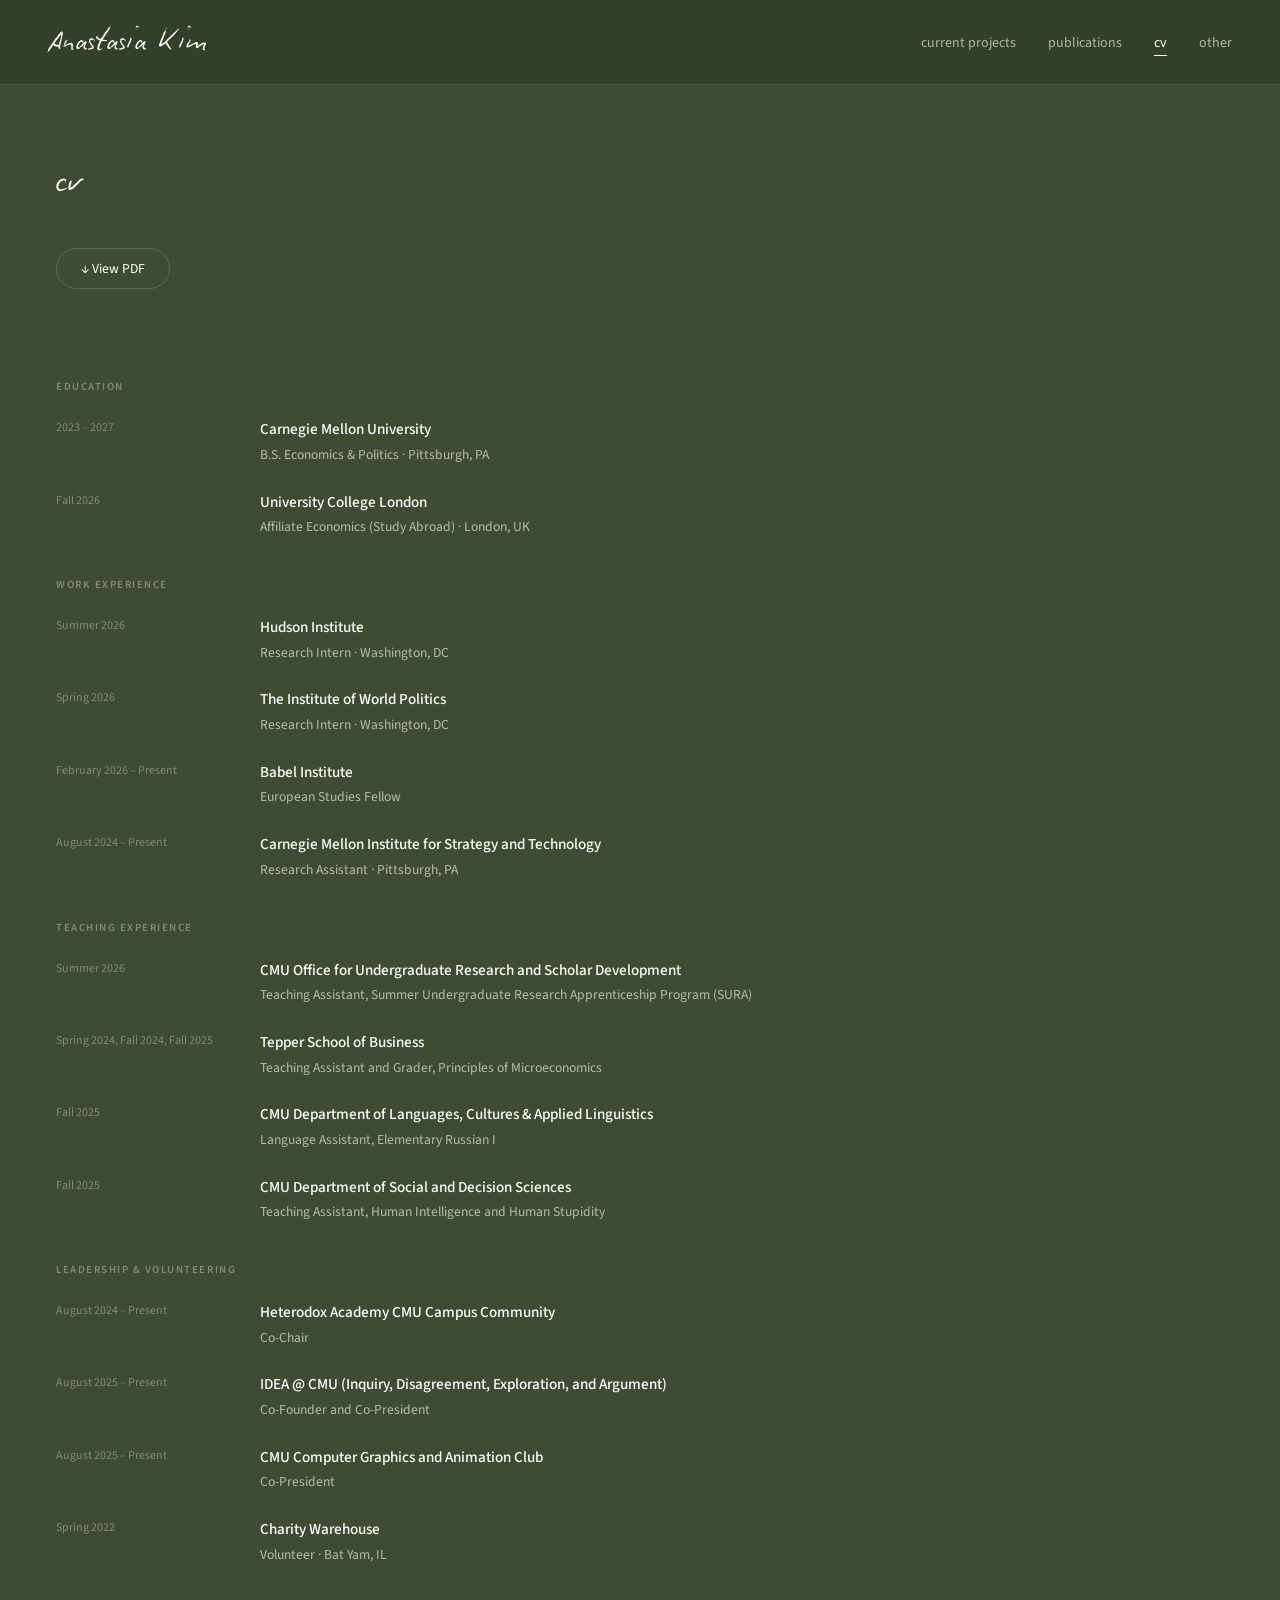
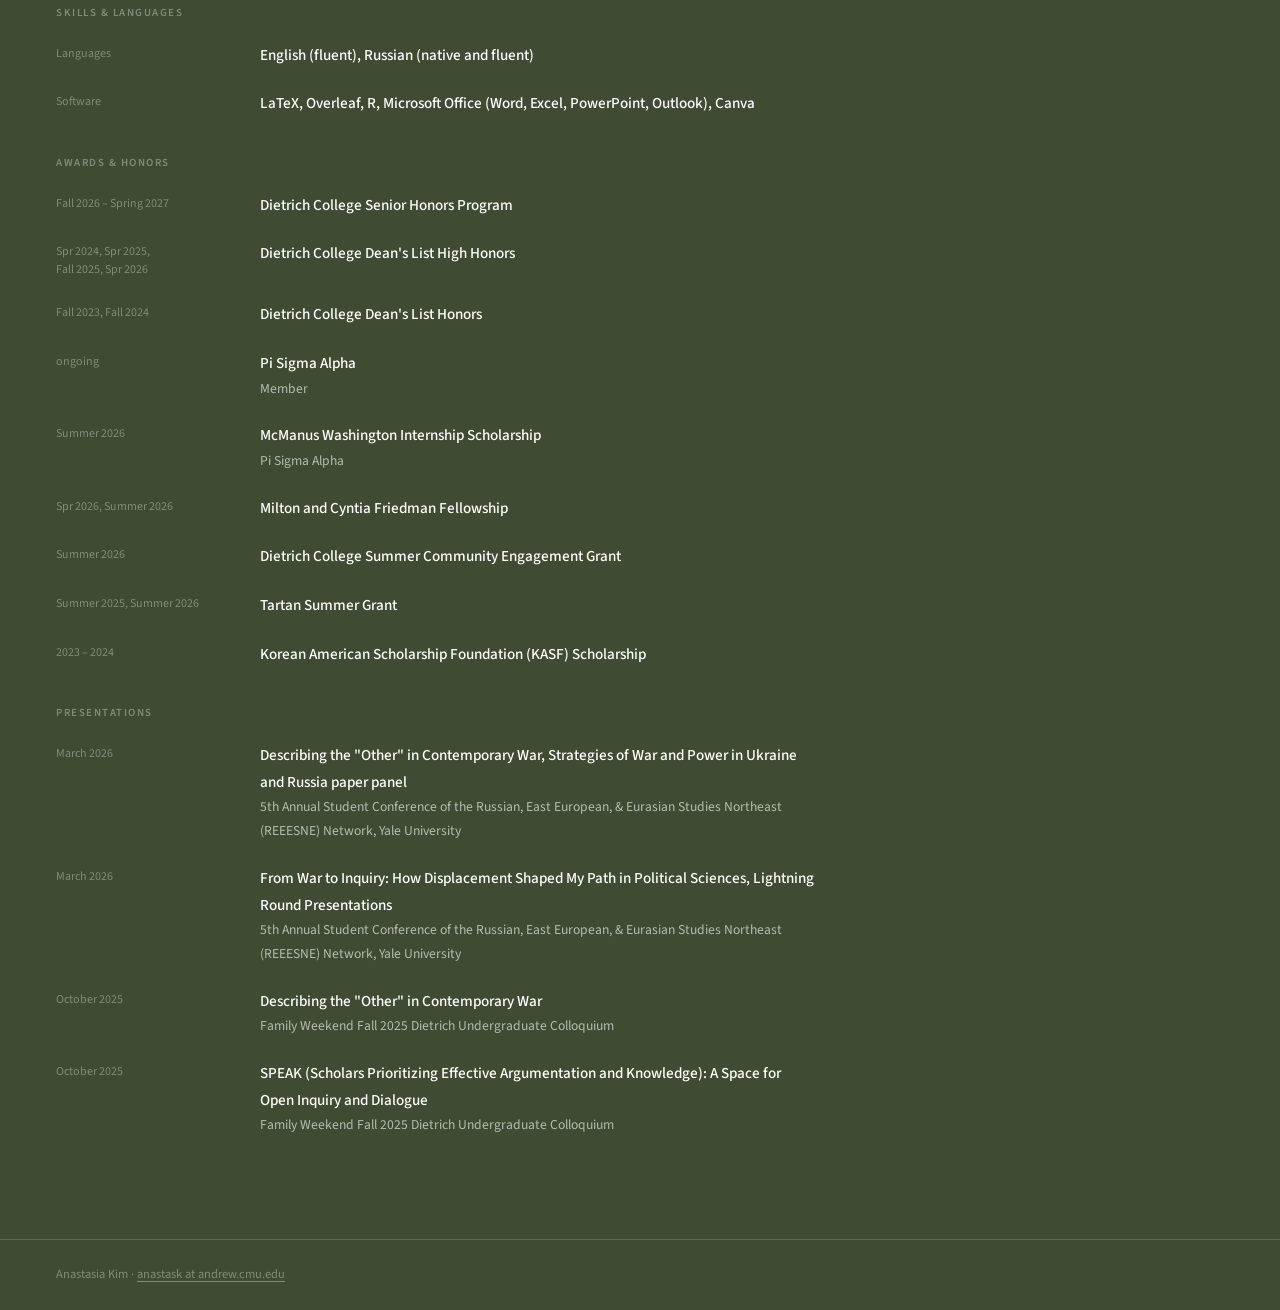
==== commit c1e2ec1f: "Add files via upload" ====
--- a/cv.html
+++ b/cv.html
@@ -25,9 +25,10 @@
     </ul>
   </nav>
   <main class="page">
-    <div class="section__inner">
+    <div class="cv-layout">
+      <div class="section__inner cv-layout__content">
       <h2 class="section__heading">cv</h2>
-      <a href="#" class="cv-download">↓ Download PDF</a>
+      <button type="button" class="cv-download" id="cvToggle" aria-expanded="false" aria-controls="cvPdfPanel">↓ View PDF</button>
       <div class="cv-block">
         <h3>Education</h3>
         <div class="cv-item">
@@ -243,6 +244,10 @@
           </div>
         </div>
       </div>
+      </div>
+      <aside class="cv-pdf-panel" id="cvPdfPanel" aria-label="CV PDF preview">
+        <iframe class="cv-pdf-panel__frame" src="cvanastasia.pdf" title="Anastasia Kim CV"></iframe>
+      </aside>
     </div>
   </main>
   <footer class="footer">
--- a/style.css
+++ b/style.css
@@ -120,18 +120,23 @@
    HOME
    ============================================================ */
 .home {
-  display: grid;
-  grid-template-columns: 260px 1fr;
-  gap: 32px;
-  padding: 64px 56px 80px;
+  display: flex;
+  flex-direction: column;
+  align-items: center;
+  justify-content: center;
+  gap: 48px;
+  padding: 64px 24px 80px;
   min-height: calc(100vh - 60px);
-  align-items: start;
+  max-width: 620px;
+  margin: 0 auto;
 }
 
 .home__left {
   display: flex;
   flex-direction: column;
+  align-items: center;
   gap: 24px;
+  text-align: center;
 }
 
 /* Post-it drawing */
@@ -165,10 +170,11 @@
 }
 
 /* Meta */
-.meta { display: flex; flex-direction: column; gap: 10px; }
+.meta { display: flex; flex-direction: column; align-items: center; gap: 10px; }
 .meta__item {
   display: flex;
   align-items: center;
+  justify-content: center;
   gap: 8px;
   font-size: 0.875rem;
   color: var(--text-muted);
@@ -183,8 +189,11 @@
   flex-direction: column;
   align-items: center;
   gap: 40px;
-  text-align: center;
-}
+}
+
+
+
+
 
 
 .welcome__heading {
@@ -194,6 +203,12 @@
   line-height: 1.2;
   color: var(--text);
   margin-bottom: 20px;
+  display: inline-block;
+  transform: skewX(-9deg);
+}
+
+.welcome {
+  text-align: center;
 }
 
 .welcome__text {
@@ -203,6 +218,7 @@
   max-width: 520px;
   margin-left: auto;
   margin-right: auto;
+  text-align: left;
 }
 
 /* Featured image */
@@ -314,10 +330,12 @@
   padding: 10px 24px;
   border-radius: 100px;
   border: 1px solid var(--border);
+  background: none;
   font-family: var(--font-body);
   font-size: 0.85rem;
   color: var(--text);
   text-decoration: none;
+  cursor: pointer;
   transition: background var(--transition), border-color var(--transition);
   margin-bottom: 52px;
 }
@@ -325,6 +343,52 @@
   background: rgba(255,255,255,0.1);
   border-color: rgba(255,255,255,0.35);
   opacity: 1;
+}
+.cv-download[aria-expanded="true"] {
+  background: rgba(255,255,255,0.1);
+  border-color: rgba(255,255,255,0.35);
+}
+
+/* ============================================================
+   CV — PDF viewer panel
+   ============================================================ */
+.cv-layout {
+  display: flex;
+  align-items: flex-start;
+  gap: 48px;
+}
+
+.cv-layout__content {
+  flex: 1 1 auto;
+  min-width: 0;
+}
+
+.cv-pdf-panel {
+  display: none;
+  flex: 1 1 480px;
+  max-width: 560px;
+  height: calc(100vh - 152px);
+  position: sticky;
+  top: 88px;
+  border: 1px solid var(--border);
+  border-radius: var(--radius);
+  overflow: hidden;
+  background: var(--bg-dark);
+}
+.cv-pdf-panel.is-open {
+  display: block;
+  animation: cvPdfIn 0.3s ease;
+}
+@keyframes cvPdfIn {
+  from { opacity: 0; transform: translateX(12px); }
+  to   { opacity: 1; transform: translateX(0); }
+}
+
+.cv-pdf-panel__frame {
+  width: 100%;
+  height: 100%;
+  border: none;
+  display: block;
 }
 
 .cv-block { margin-top: 36px; }
@@ -520,7 +584,6 @@
    ============================================================ */
 @media (max-width: 760px) {
   .home {
-    grid-template-columns: 1fr;
     padding: 40px 24px 60px;
     gap: 36px;
   }
@@ -542,4 +605,12 @@
   .nav__toggle { display: flex; }
 
   .flip-grid { grid-template-columns: repeat(2, 1fr); }
-}
+
+  .cv-layout { flex-direction: column; gap: 28px; }
+  .cv-pdf-panel {
+    position: static;
+    width: 100%;
+    max-width: none;
+    height: 70vh;
+  }
+}
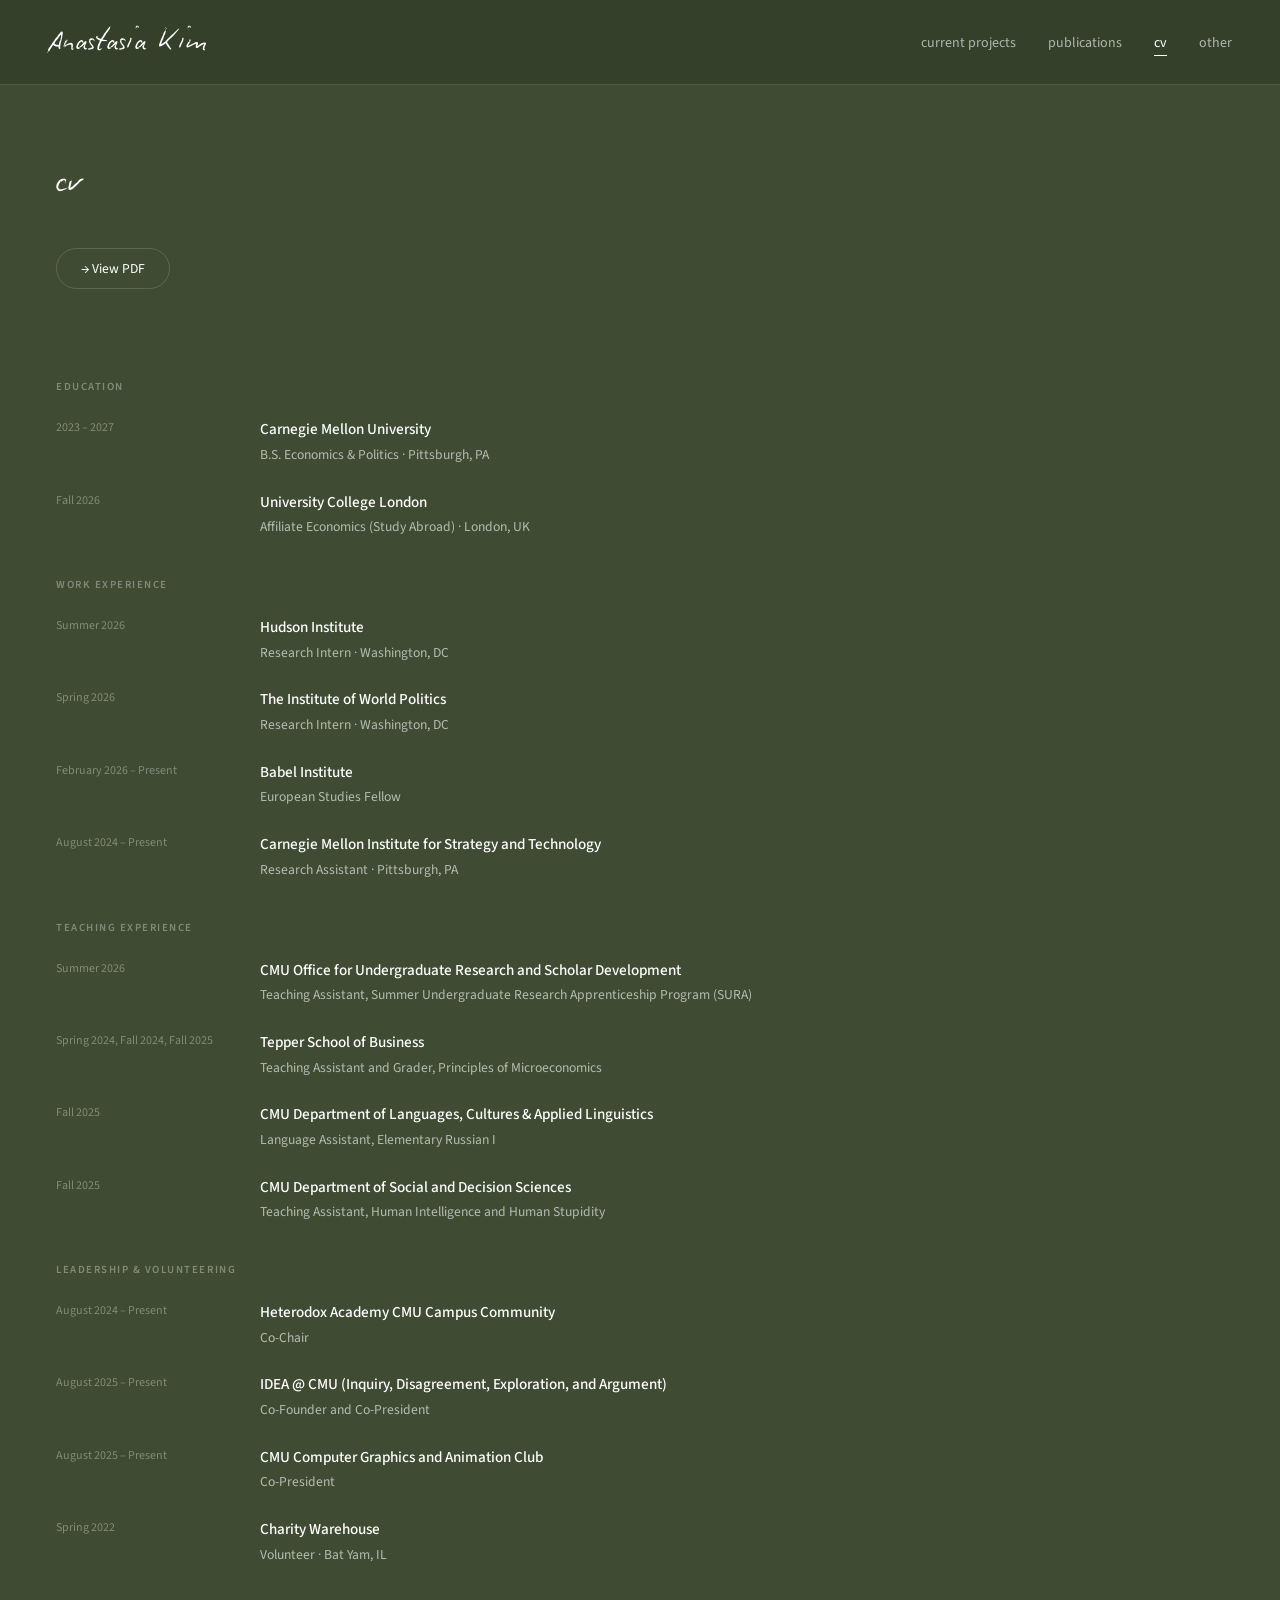
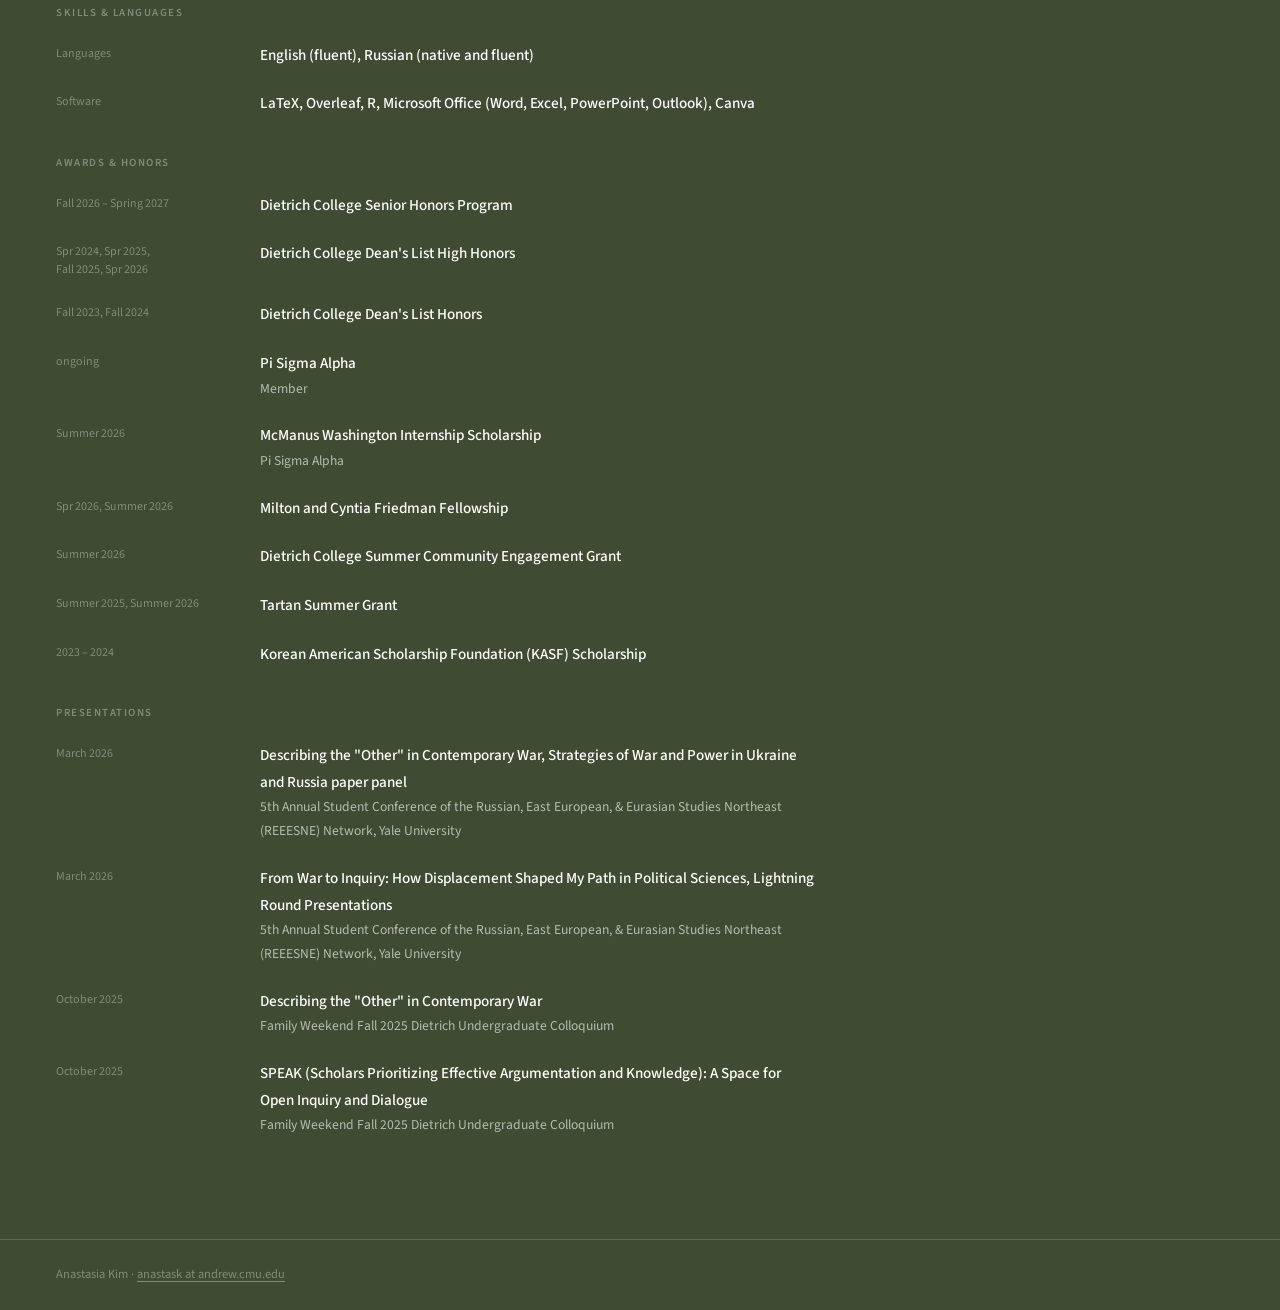
==== commit bd0ca52c: "Update cv.html" ====
--- a/cv.html
+++ b/cv.html
@@ -25,10 +25,22 @@
     </ul>
   </nav>
   <main class="page">
-    <div class="cv-layout">
-      <div class="section__inner cv-layout__content">
+  <div class="cv-layout">
+
+    <!-- LEFT SIDE: CV CONTENT -->
+    <div class="section__inner cv-layout__content">
       <h2 class="section__heading">cv</h2>
-      <button type="button" class="cv-download" id="cvToggle" aria-expanded="false" aria-controls="cvPdfPanel">↓ View PDF</button>
+
+      <button
+        type="button"
+        class="cv-download"
+        id="cvToggle"
+        aria-expanded="false"
+        aria-controls="cvPdfPanel"
+      >
+        → View PDF
+      </button>
+      
       <div class="cv-block">
         <h3>Education</h3>
         <div class="cv-item">
--- a/style.css
+++ b/style.css
@@ -134,9 +134,9 @@
 .home__left {
   display: flex;
   flex-direction: column;
-  align-items: center;
+
   gap: 24px;
-  text-align: center;
+ 
 }
 
 /* Post-it drawing */
